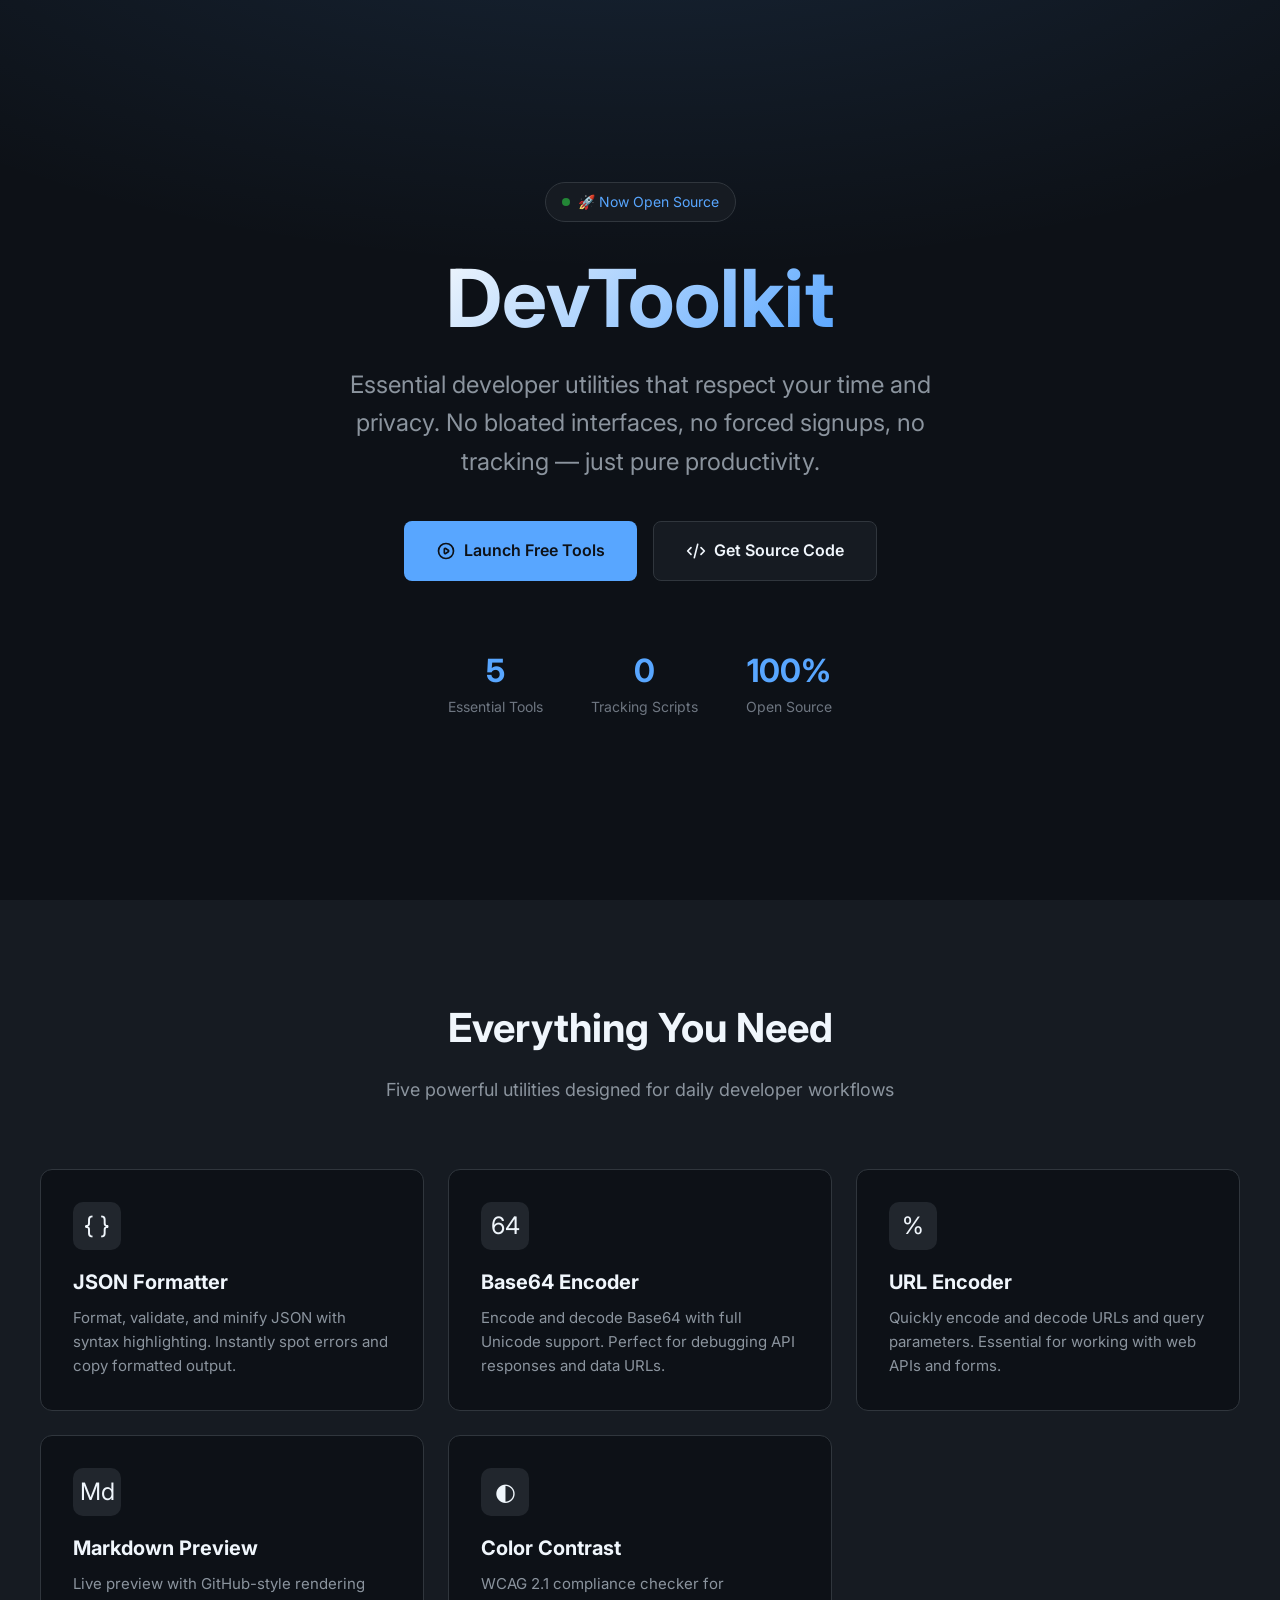
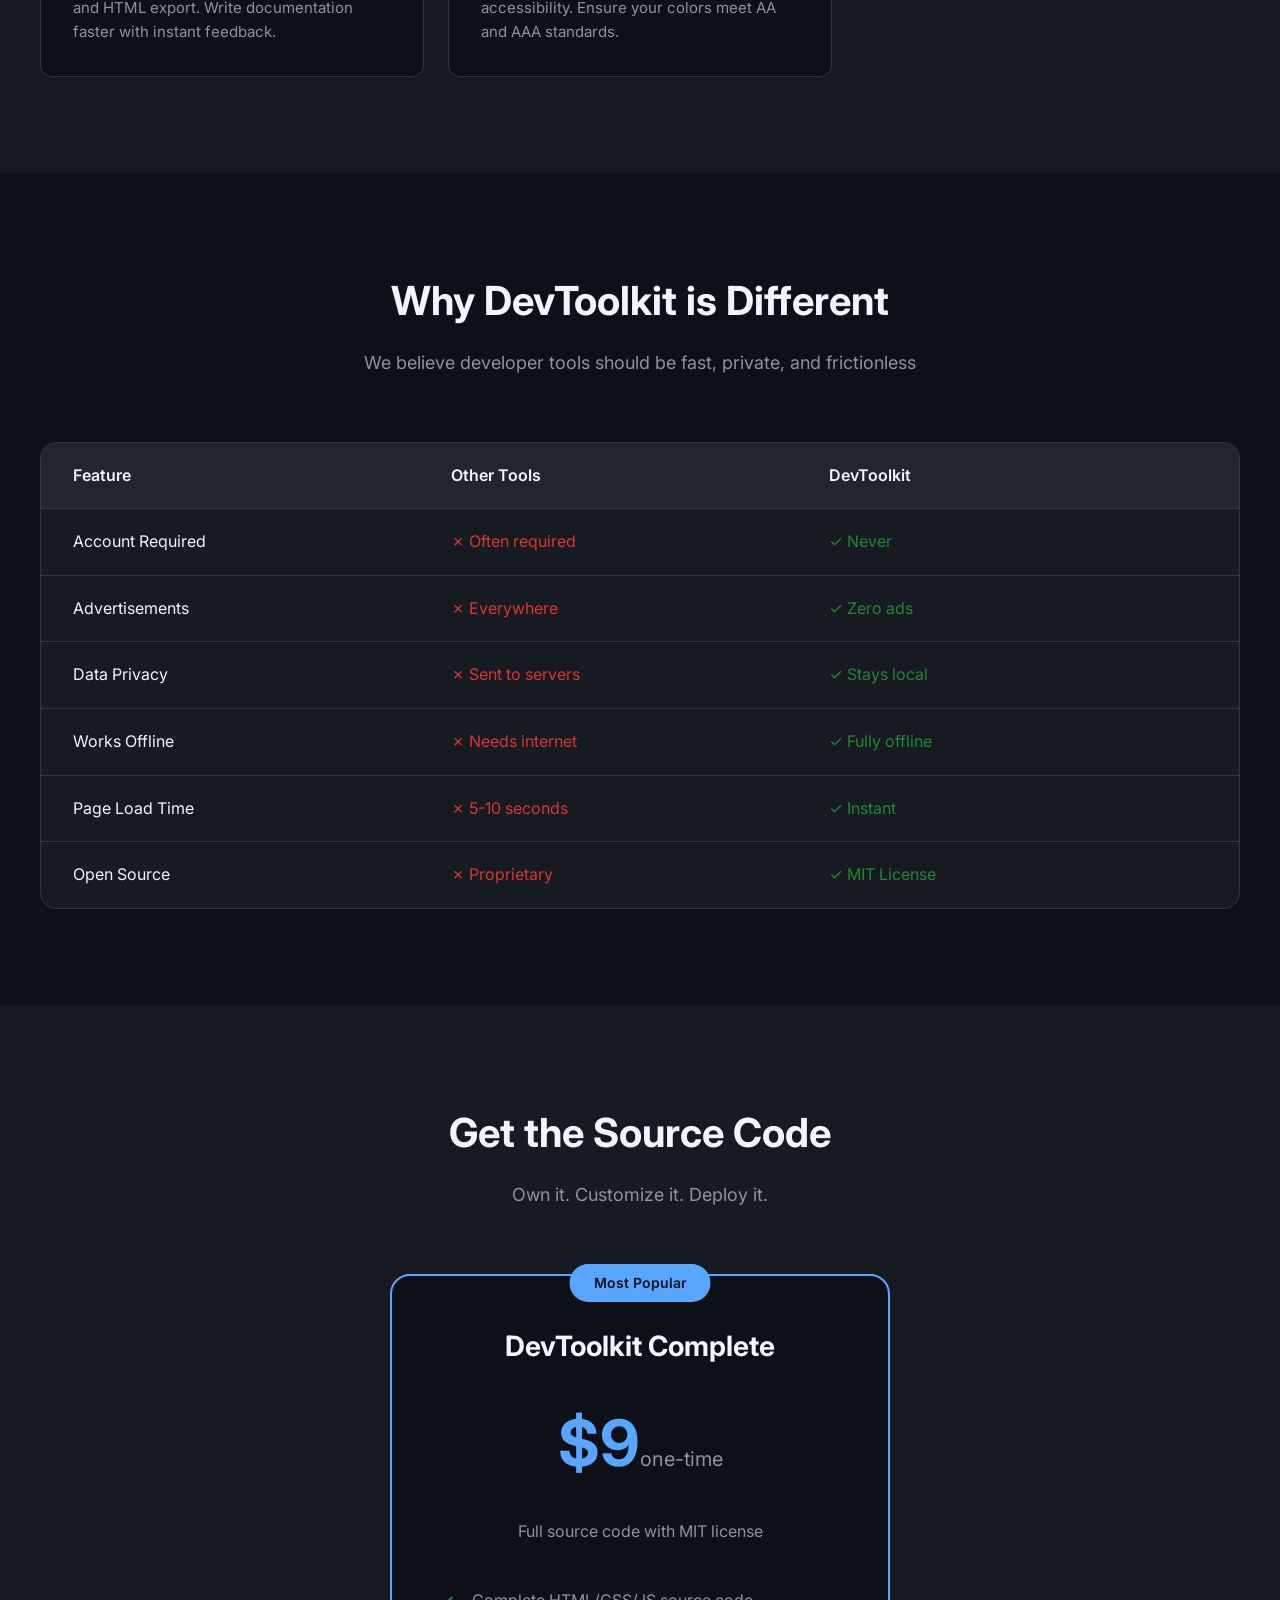
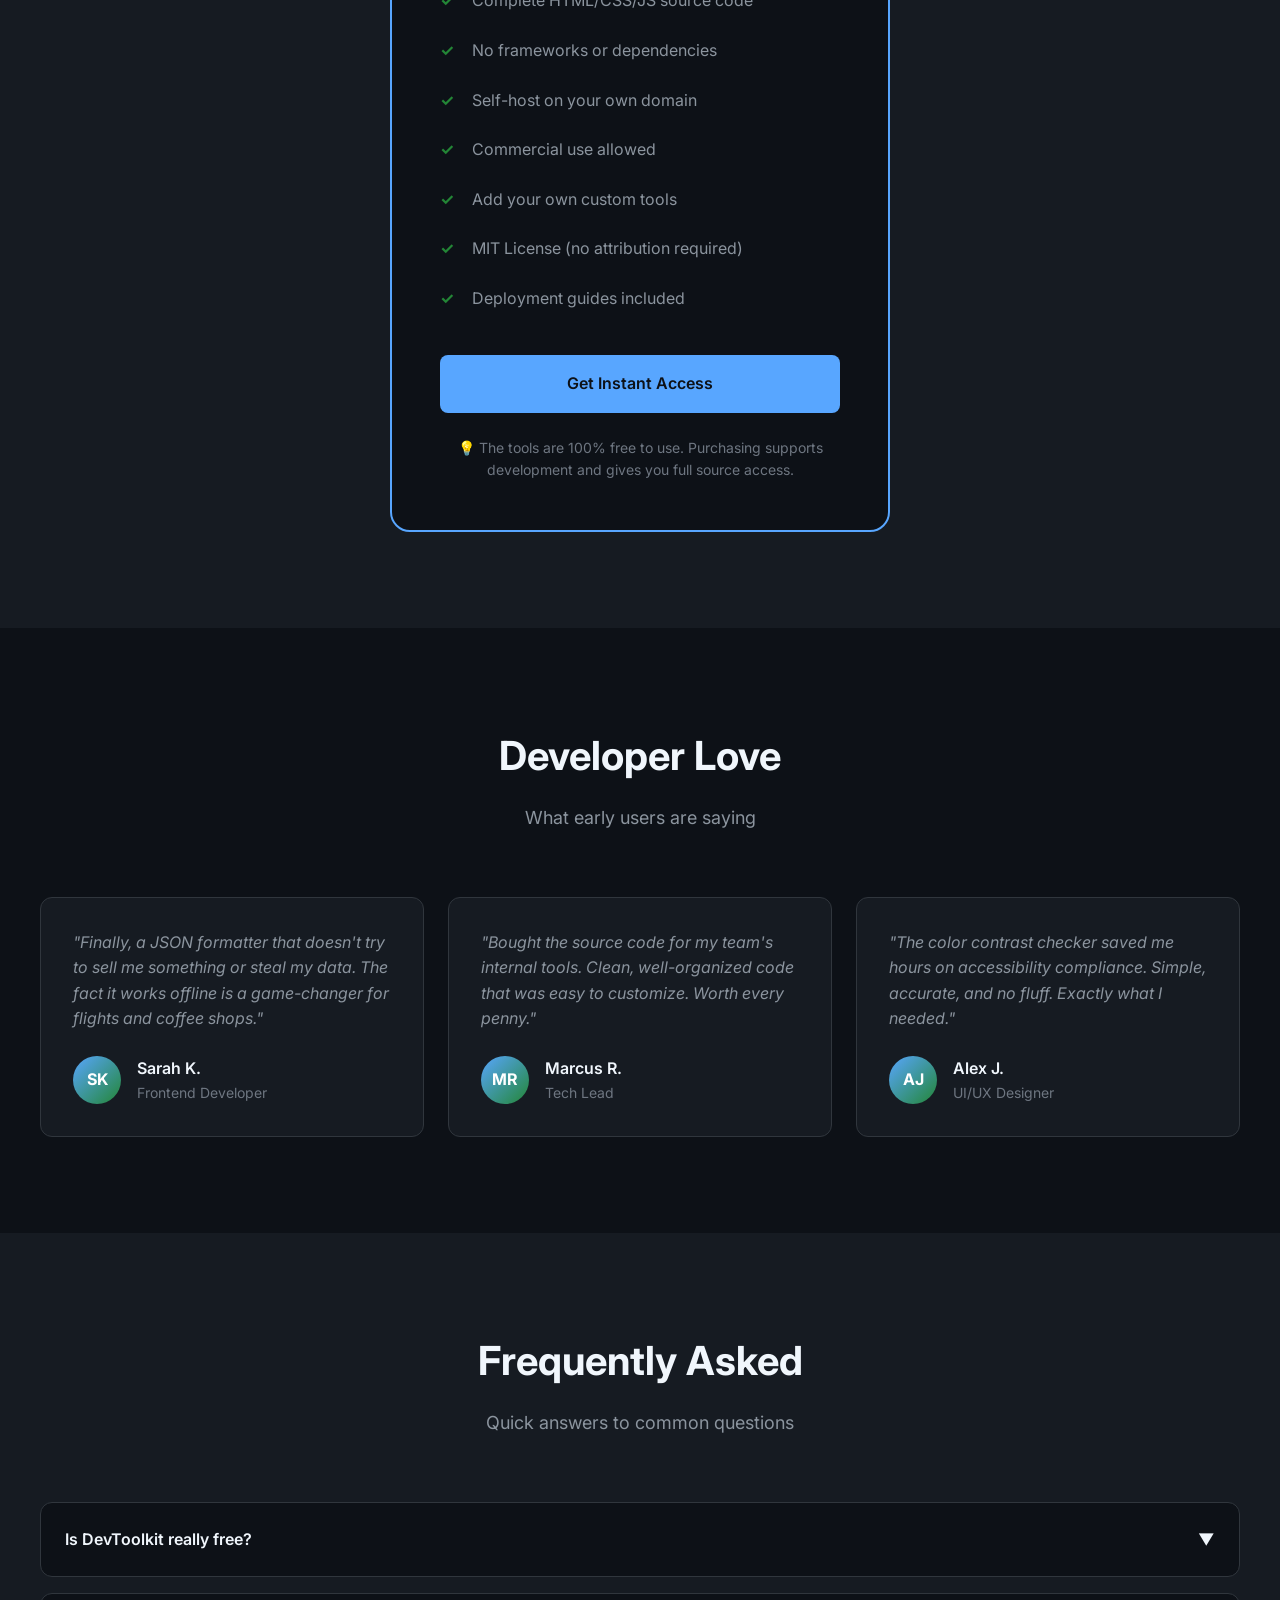
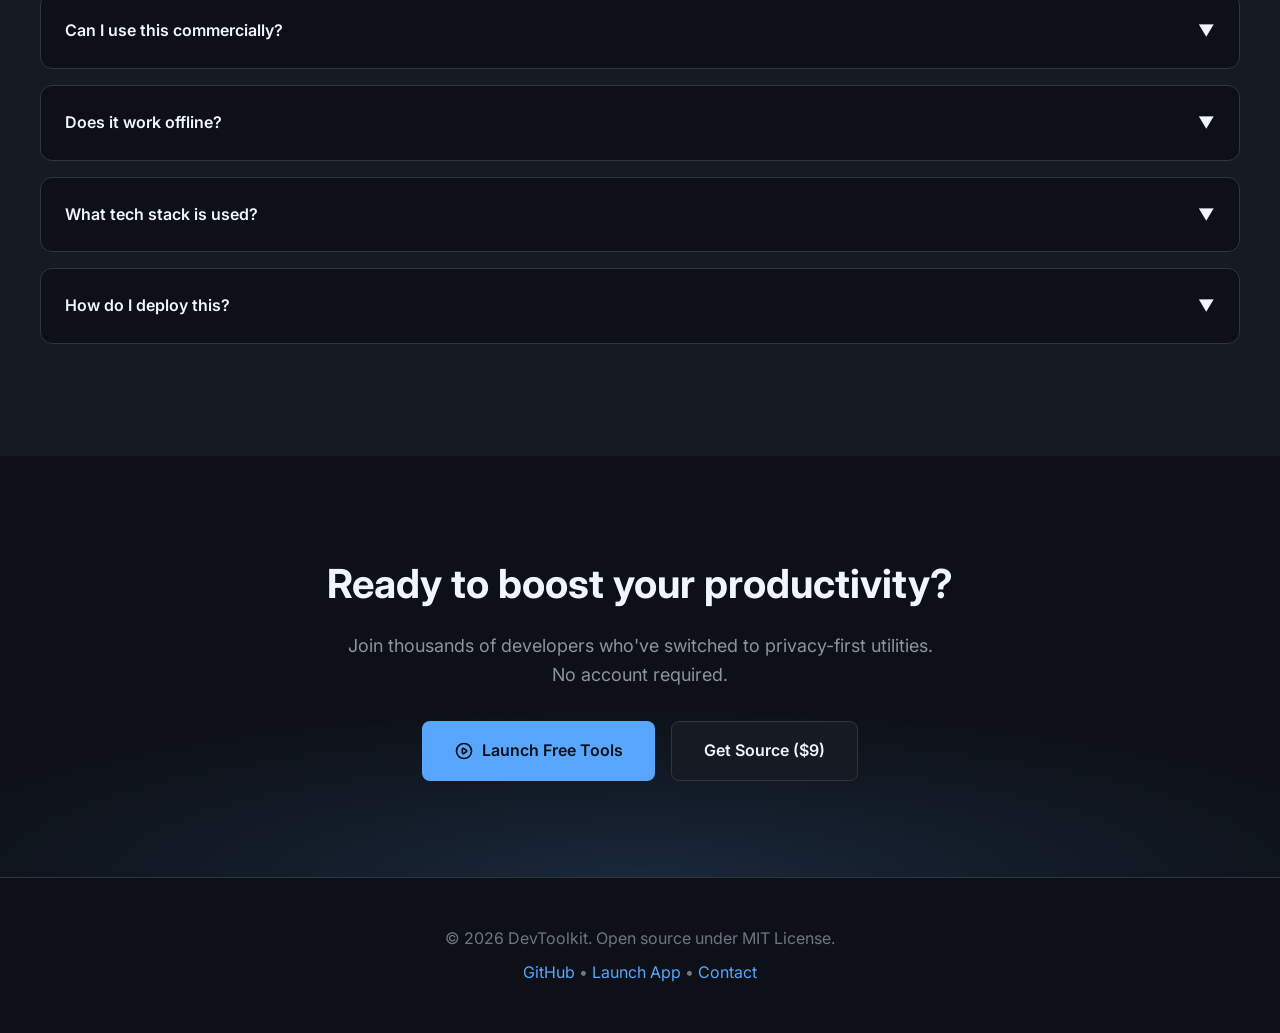
==== index.html @ d014ae80 "Initial commit: DevToolkit - Free developer utilities suite" ====
<!DOCTYPE html>
<html lang="en">
<head>
    <meta charset="UTF-8">
    <meta name="viewport" content="width=device-width, initial-scale=1.0">
    <title>DevToolkit - Essential Developer Utilities | Free & Open Source</title>
    <meta name="description" content="Free developer utility suite with JSON formatter, Base64 encoder, Markdown preview & more. No ads, no tracking, no signup required. Works offline.">
    <meta name="keywords" content="json formatter, base64 encoder, markdown preview, developer tools, free utilities, open source">
    <meta property="og:title" content="DevToolkit - Essential Developer Utilities">
    <meta property="og:description" content="Free suite of developer tools. No ads, no tracking, works offline.">
    <meta property="og:type" content="website">
    <link rel="preconnect" href="https://fonts.googleapis.com">
    <link href="https://fonts.googleapis.com/css2?family=Inter:wght@400;500;600;700&family=JetBrains+Mono:wght@400;500&display=swap" rel="stylesheet">
    <style>
        :root {
            --bg-primary: #0d1117;
            --bg-secondary: #161b22;
            --bg-tertiary: #21262d;
            --text-primary: #f0f6fc;
            --text-secondary: #8b949e;
            --text-muted: #6e7681;
            --accent: #58a6ff;
            --accent-hover: #79b8ff;
            --success: #238636;
            --success-hover: #2ea043;
            --border: #30363d;
            --glow: rgba(88, 166, 255, 0.15);
        }

        * {
            margin: 0;
            padding: 0;
            box-sizing: border-box;
        }

        body {
            font-family: 'Inter', -apple-system, BlinkMacSystemFont, sans-serif;
            background: var(--bg-primary);
            color: var(--text-primary);
            line-height: 1.6;
            overflow-x: hidden;
        }

        /* Hero Section */
        .hero {
            min-height: 100vh;
            display: flex;
            flex-direction: column;
            justify-content: center;
            align-items: center;
            text-align: center;
            padding: 2rem;
            position: relative;
            background: 
                radial-gradient(ellipse 80% 50% at 50% -20%, var(--glow), transparent),
                var(--bg-primary);
        }

        .hero-badge {
            display: inline-flex;
            align-items: center;
            gap: 0.5rem;
            padding: 0.5rem 1rem;
            background: var(--bg-secondary);
            border: 1px solid var(--border);
            border-radius: 50px;
            font-size: 0.875rem;
            color: var(--accent);
            margin-bottom: 2rem;
            animation: fadeInUp 0.6s ease;
        }

        .hero-badge::before {
            content: '';
            width: 8px;
            height: 8px;
            background: var(--success);
            border-radius: 50%;
            animation: pulse 2s infinite;
        }

        @keyframes pulse {
            0%, 100% { opacity: 1; }
            50% { opacity: 0.5; }
        }

        .hero h1 {
            font-size: clamp(2.5rem, 8vw, 5rem);
            font-weight: 700;
            line-height: 1.1;
            margin-bottom: 1.5rem;
            background: linear-gradient(135deg, var(--text-primary) 0%, var(--accent) 100%);
            -webkit-background-clip: text;
            -webkit-text-fill-color: transparent;
            background-clip: text;
            animation: fadeInUp 0.6s ease 0.1s both;
        }

        .hero-subtitle {
            font-size: clamp(1.125rem, 3vw, 1.5rem);
            color: var(--text-secondary);
            max-width: 600px;
            margin-bottom: 2.5rem;
            animation: fadeInUp 0.6s ease 0.2s both;
        }

        .hero-cta {
            display: flex;
            gap: 1rem;
            flex-wrap: wrap;
            justify-content: center;
            animation: fadeInUp 0.6s ease 0.3s both;
        }

        .btn {
            display: inline-flex;
            align-items: center;
            gap: 0.5rem;
            padding: 1rem 2rem;
            border-radius: 8px;
            font-weight: 600;
            font-size: 1rem;
            text-decoration: none;
            transition: all 0.2s ease;
            cursor: pointer;
            border: none;
        }

        .btn-primary {
            background: var(--accent);
            color: var(--bg-primary);
        }

        .btn-primary:hover {
            background: var(--accent-hover);
            transform: translateY(-2px);
            box-shadow: 0 10px 40px rgba(88, 166, 255, 0.3);
        }

        .btn-secondary {
            background: var(--bg-secondary);
            color: var(--text-primary);
            border: 1px solid var(--border);
        }

        .btn-secondary:hover {
            background: var(--bg-tertiary);
            border-color: var(--accent);
        }

        .hero-stats {
            display: flex;
            gap: 3rem;
            margin-top: 4rem;
            animation: fadeInUp 0.6s ease 0.4s both;
        }

        .stat {
            text-align: center;
        }

        .stat-value {
            font-size: 2rem;
            font-weight: 700;
            color: var(--accent);
        }

        .stat-label {
            font-size: 0.875rem;
            color: var(--text-muted);
        }

        @keyframes fadeInUp {
            from {
                opacity: 0;
                transform: translateY(30px);
            }
            to {
                opacity: 1;
                transform: translateY(0);
            }
        }

        /* Features Section */
        .features {
            padding: 6rem 2rem;
            background: var(--bg-secondary);
        }

        .container {
            max-width: 1200px;
            margin: 0 auto;
        }

        .section-header {
            text-align: center;
            margin-bottom: 4rem;
        }

        .section-header h2 {
            font-size: 2.5rem;
            margin-bottom: 1rem;
        }

        .section-header p {
            color: var(--text-secondary);
            font-size: 1.125rem;
        }

        .features-grid {
            display: grid;
            grid-template-columns: repeat(auto-fit, minmax(300px, 1fr));
            gap: 1.5rem;
        }

        .feature-card {
            background: var(--bg-primary);
            border: 1px solid var(--border);
            border-radius: 12px;
            padding: 2rem;
            transition: all 0.3s ease;
        }

        .feature-card:hover {
            border-color: var(--accent);
            transform: translateY(-4px);
            box-shadow: 0 20px 40px rgba(0, 0, 0, 0.3);
        }

        .feature-icon {
            width: 48px;
            height: 48px;
            background: var(--bg-tertiary);
            border-radius: 10px;
            display: flex;
            align-items: center;
            justify-content: center;
            font-size: 1.5rem;
            margin-bottom: 1rem;
        }

        .feature-card h3 {
            font-size: 1.25rem;
            margin-bottom: 0.5rem;
        }

        .feature-card p {
            color: var(--text-secondary);
            font-size: 0.9375rem;
        }

        /* Why Different Section */
        .why-different {
            padding: 6rem 2rem;
        }

        .comparison-table {
            background: var(--bg-secondary);
            border-radius: 16px;
            overflow: hidden;
            border: 1px solid var(--border);
        }

        .comparison-row {
            display: grid;
            grid-template-columns: 1fr 1fr 1fr;
            padding: 1.25rem 2rem;
            border-bottom: 1px solid var(--border);
        }

        .comparison-row:last-child {
            border-bottom: none;
        }

        .comparison-row.header {
            background: var(--bg-tertiary);
            font-weight: 600;
        }

        .comparison-row .check {
            color: var(--success);
        }

        .comparison-row .cross {
            color: #da3633;
        }

        /* Source Code Section */
        .source-code {
            padding: 6rem 2rem;
            background: var(--bg-secondary);
        }

        .pricing-card {
            max-width: 500px;
            margin: 0 auto;
            background: var(--bg-primary);
            border: 2px solid var(--accent);
            border-radius: 20px;
            padding: 3rem;
            text-align: center;
            position: relative;
        }

        .pricing-badge {
            position: absolute;
            top: -12px;
            left: 50%;
            transform: translateX(-50%);
            background: var(--accent);
            color: var(--bg-primary);
            padding: 0.5rem 1.5rem;
            border-radius: 50px;
            font-weight: 600;
            font-size: 0.875rem;
        }

        .pricing-card h3 {
            font-size: 1.75rem;
            margin-bottom: 0.5rem;
        }

        .price {
            font-size: 4rem;
            font-weight: 700;
            color: var(--accent);
            margin: 1.5rem 0;
        }

        .price span {
            font-size: 1.25rem;
            color: var(--text-secondary);
            font-weight: 400;
        }

        .pricing-features {
            text-align: left;
            margin: 2rem 0;
        }

        .pricing-features li {
            list-style: none;
            padding: 0.75rem 0;
            padding-left: 2rem;
            position: relative;
            color: var(--text-secondary);
        }

        .pricing-features li::before {
            content: '✓';
            position: absolute;
            left: 0;
            color: var(--success);
            font-weight: 700;
        }

        .pricing-note {
            font-size: 0.875rem;
            color: var(--text-muted);
            margin-top: 1.5rem;
        }

        /* Testimonials */
        .testimonials {
            padding: 6rem 2rem;
        }

        .testimonial-grid {
            display: grid;
            grid-template-columns: repeat(auto-fit, minmax(300px, 1fr));
            gap: 1.5rem;
            margin-top: 3rem;
        }

        .testimonial {
            background: var(--bg-secondary);
            border: 1px solid var(--border);
            border-radius: 12px;
            padding: 2rem;
        }

        .testimonial-text {
            font-style: italic;
            color: var(--text-secondary);
            margin-bottom: 1.5rem;
        }

        .testimonial-author {
            display: flex;
            align-items: center;
            gap: 1rem;
        }

        .author-avatar {
            width: 48px;
            height: 48px;
            background: linear-gradient(135deg, var(--accent), var(--success));
            border-radius: 50%;
            display: flex;
            align-items: center;
            justify-content: center;
            font-weight: 700;
            color: white;
        }

        .author-name {
            font-weight: 600;
        }

        .author-title {
            font-size: 0.875rem;
            color: var(--text-muted);
        }

        /* FAQ */
        .faq {
            padding: 6rem 2rem;
            background: var(--bg-secondary);
        }

        .faq-item {
            background: var(--bg-primary);
            border: 1px solid var(--border);
            border-radius: 12px;
            margin-bottom: 1rem;
            overflow: hidden;
        }

        .faq-question {
            padding: 1.5rem;
            cursor: pointer;
            display: flex;
            justify-content: space-between;
            align-items: center;
            font-weight: 600;
            transition: background 0.2s;
        }

        .faq-question:hover {
            background: var(--bg-tertiary);
        }

        .faq-answer {
            padding: 0 1.5rem;
            max-height: 0;
            overflow: hidden;
            transition: all 0.3s ease;
        }

        .faq-item.active .faq-answer {
            padding: 0 1.5rem 1.5rem;
            max-height: 200px;
        }

        .faq-item.active .faq-icon {
            transform: rotate(180deg);
        }

        .faq-icon {
            transition: transform 0.3s ease;
        }

        /* CTA Section */
        .cta-section {
            padding: 6rem 2rem;
            text-align: center;
            background: 
                radial-gradient(ellipse 60% 40% at 50% 100%, var(--glow), transparent),
                var(--bg-primary);
        }

        .cta-section h2 {
            font-size: 2.5rem;
            margin-bottom: 1rem;
        }

        .cta-section p {
            color: var(--text-secondary);
            font-size: 1.125rem;
            max-width: 600px;
            margin: 0 auto 2rem;
        }

        /* Footer */
        footer {
            padding: 3rem 2rem;
            border-top: 1px solid var(--border);
            text-align: center;
            color: var(--text-muted);
        }

        footer a {
            color: var(--accent);
            text-decoration: none;
        }

        footer a:hover {
            text-decoration: underline;
        }

        /* Responsive */
        @media (max-width: 768px) {
            .hero-stats {
                gap: 2rem;
            }

            .comparison-row {
                grid-template-columns: 1fr;
                gap: 0.5rem;
            }

            .comparison-row.header {
                display: none;
            }

            .pricing-card {
                padding: 2rem 1.5rem;
            }

            .price {
                font-size: 3rem;
            }
        }
    </style>
</head>
<body>
    <!-- Hero Section -->
    <section class="hero">
        <div class="hero-badge">🚀 Now Open Source</div>
        <h1>DevToolkit</h1>
        <p class="hero-subtitle">Essential developer utilities that respect your time and privacy. No bloated interfaces, no forced signups, no tracking — just pure productivity.</p>
        <div class="hero-cta">
            <a href="./app.html" class="btn btn-primary">
                <svg width="20" height="20" fill="none" stroke="currentColor" viewBox="0 0 24 24"><path stroke-linecap="round" stroke-linejoin="round" stroke-width="2" d="M14.752 11.168l-3.197-2.132A1 1 0 0010 9.87v4.263a1 1 0 001.555.832l3.197-2.132a1 1 0 000-1.664z"></path><path stroke-linecap="round" stroke-linejoin="round" stroke-width="2" d="M21 12a9 9 0 11-18 0 9 9 0 0118 0z"></path></svg>
                Launch Free Tools
            </a>
            <a href="#source-code" class="btn btn-secondary">
                <svg width="20" height="20" fill="none" stroke="currentColor" viewBox="0 0 24 24"><path stroke-linecap="round" stroke-linejoin="round" stroke-width="2" d="M10 20l4-16m4 4l4 4-4 4M6 16l-4-4 4-4"></path></svg>
                Get Source Code
            </a>
        </div>
        <div class="hero-stats">
            <div class="stat">
                <div class="stat-value">5</div>
                <div class="stat-label">Essential Tools</div>
            </div>
            <div class="stat">
                <div class="stat-value">0</div>
                <div class="stat-label">Tracking Scripts</div>
            </div>
            <div class="stat">
                <div class="stat-value">100%</div>
                <div class="stat-label">Open Source</div>
            </div>
        </div>
    </section>

    <!-- Features Section -->
    <section class="features">
        <div class="container">
            <div class="section-header">
                <h2>Everything You Need</h2>
                <p>Five powerful utilities designed for daily developer workflows</p>
            </div>
            <div class="features-grid">
                <div class="feature-card">
                    <div class="feature-icon">{ }</div>
                    <h3>JSON Formatter</h3>
                    <p>Format, validate, and minify JSON with syntax highlighting. Instantly spot errors and copy formatted output.</p>
                </div>
                <div class="feature-card">
                    <div class="feature-icon">64</div>
                    <h3>Base64 Encoder</h3>
                    <p>Encode and decode Base64 with full Unicode support. Perfect for debugging API responses and data URLs.</p>
                </div>
                <div class="feature-card">
                    <div class="feature-icon">%</div>
                    <h3>URL Encoder</h3>
                    <p>Quickly encode and decode URLs and query parameters. Essential for working with web APIs and forms.</p>
                </div>
                <div class="feature-card">
                    <div class="feature-icon">Md</div>
                    <h3>Markdown Preview</h3>
                    <p>Live preview with GitHub-style rendering and HTML export. Write documentation faster with instant feedback.</p>
                </div>
                <div class="feature-card">
                    <div class="feature-icon">◐</div>
                    <h3>Color Contrast</h3>
                    <p>WCAG 2.1 compliance checker for accessibility. Ensure your colors meet AA and AAA standards.</p>
                </div>
            </div>
        </div>
    </section>

    <!-- Why Different Section -->
    <section class="why-different">
        <div class="container">
            <div class="section-header">
                <h2>Why DevToolkit is Different</h2>
                <p>We believe developer tools should be fast, private, and frictionless</p>
            </div>
            <div class="comparison-table">
                <div class="comparison-row header">
                    <div>Feature</div>
                    <div>Other Tools</div>
                    <div>DevToolkit</div>
                </div>
                <div class="comparison-row">
                    <div>Account Required</div>
                    <div class="cross">✗ Often required</div>
                    <div class="check">✓ Never</div>
                </div>
                <div class="comparison-row">
                    <div>Advertisements</div>
                    <div class="cross">✗ Everywhere</div>
                    <div class="check">✓ Zero ads</div>
                </div>
                <div class="comparison-row">
                    <div>Data Privacy</div>
                    <div class="cross">✗ Sent to servers</div>
                    <div class="check">✓ Stays local</div>
                </div>
                <div class="comparison-row">
                    <div>Works Offline</div>
                    <div class="cross">✗ Needs internet</div>
                    <div class="check">✓ Fully offline</div>
                </div>
                <div class="comparison-row">
                    <div>Page Load Time</div>
                    <div class="cross">✗ 5-10 seconds</div>
                    <div class="check">✓ Instant</div>
                </div>
                <div class="comparison-row">
                    <div>Open Source</div>
                    <div class="cross">✗ Proprietary</div>
                    <div class="check">✓ MIT License</div>
                </div>
            </div>
        </div>
    </section>

    <!-- Source Code Section -->
    <section class="source-code" id="source-code">
        <div class="container">
            <div class="section-header">
                <h2>Get the Source Code</h2>
                <p>Own it. Customize it. Deploy it.</p>
            </div>
            <div class="pricing-card">
                <div class="pricing-badge">Most Popular</div>
                <h3>DevToolkit Complete</h3>
                <div class="price">$9<span>one-time</span></div>
                <p style="color: var(--text-secondary);">Full source code with MIT license</p>
                <ul class="pricing-features">
                    <li>Complete HTML/CSS/JS source code</li>
                    <li>No frameworks or dependencies</li>
                    <li>Self-host on your own domain</li>
                    <li>Commercial use allowed</li>
                    <li>Add your own custom tools</li>
                    <li>MIT License (no attribution required)</li>
                    <li>Deployment guides included</li>
                </ul>
                <a href="#" class="btn btn-primary" style="width: 100%; justify-content: center;" onclick="alert('Coming soon to LemonSqueezy!'); return false;">
                    Get Instant Access
                </a>
                <p class="pricing-note">💡 The tools are 100% free to use. Purchasing supports development and gives you full source access.</p>
            </div>
        </div>
    </section>

    <!-- Testimonials -->
    <section class="testimonials">
        <div class="container">
            <div class="section-header">
                <h2>Developer Love</h2>
                <p>What early users are saying</p>
            </div>
            <div class="testimonial-grid">
                <div class="testimonial">
                    <p class="testimonial-text">"Finally, a JSON formatter that doesn't try to sell me something or steal my data. The fact it works offline is a game-changer for flights and coffee shops."</p>
                    <div class="testimonial-author">
                        <div class="author-avatar">SK</div>
                        <div>
                            <div class="author-name">Sarah K.</div>
                            <div class="author-title">Frontend Developer</div>
                        </div>
                    </div>
                </div>
                <div class="testimonial">
                    <p class="testimonial-text">"Bought the source code for my team's internal tools. Clean, well-organized code that was easy to customize. Worth every penny."</p>
                    <div class="testimonial-author">
                        <div class="author-avatar">MR</div>
                        <div>
                            <div class="author-name">Marcus R.</div>
                            <div class="author-title">Tech Lead</div>
                        </div>
                    </div>
                </div>
                <div class="testimonial">
                    <p class="testimonial-text">"The color contrast checker saved me hours on accessibility compliance. Simple, accurate, and no fluff. Exactly what I needed."</p>
                    <div class="testimonial-author">
                        <div class="author-avatar">AJ</div>
                        <div>
                            <div class="author-name">Alex J.</div>
                            <div class="author-title">UI/UX Designer</div>
                        </div>
                    </div>
                </div>
            </div>
        </div>
    </section>

    <!-- FAQ -->
    <section class="faq">
        <div class="container">
            <div class="section-header">
                <h2>Frequently Asked</h2>
                <p>Quick answers to common questions</p>
            </div>
            <div class="faq-list">
                <div class="faq-item">
                    <div class="faq-question" onclick="this.parentElement.classList.toggle('active')">
                        Is DevToolkit really free?
                        <span class="faq-icon">▼</span>
                    </div>
                    <div class="faq-answer">
                        <p>Yes! The hosted version is 100% free and always will be. No ads, no tracking, no upsells. We make money by selling the source code to developers who want to self-host or customize it.</p>
                    </div>
                </div>
                <div class="faq-item">
                    <div class="faq-question" onclick="this.parentElement.classList.toggle('active')">
                        Can I use this commercially?
                        <span class="faq-icon">▼</span>
                    </div>
                    <div class="faq-answer">
                        <p>Absolutely! The source code comes with an MIT License, which means you can use it for personal projects, client work, or even resell it. No attribution required.</p>
                    </div>
                </div>
                <div class="faq-item">
                    <div class="faq-question" onclick="this.parentElement.classList.toggle('active')">
                        Does it work offline?
                        <span class="faq-icon">▼</span>
                    </div>
                    <div class="faq-answer">
                        <p>Yes! Once loaded, all tools work entirely in your browser without any server communication. Perfect for airplanes, spotty WiFi, or privacy-conscious workflows.</p>
                    </div>
                </div>
                <div class="faq-item">
                    <div class="faq-question" onclick="this.parentElement.classList.toggle('active')">
                        What tech stack is used?
                        <span class="faq-icon">▼</span>
                    </div>
                    <div class="faq-answer">
                        <p>Pure HTML, CSS, and vanilla JavaScript. No React, no Vue, no build step. Just clean, fast code that works everywhere and is easy to understand and modify.</p>
                    </div>
                </div>
                <div class="faq-item">
                    <div class="faq-question" onclick="this.parentElement.classList.toggle('active')">
                        How do I deploy this?
                        <span class="faq-icon">▼</span>
                    </div>
                    <div class="faq-answer">
                        <p>Deploy anywhere static sites are supported: GitHub Pages (free), Netlify (free), Vercel (free), Cloudflare Pages (free), or your own server. Full guides included with source code purchase.</p>
                    </div>
                </div>
            </div>
        </div>
    </section>

    <!-- CTA Section -->
    <section class="cta-section">
        <h2>Ready to boost your productivity?</h2>
        <p>Join thousands of developers who've switched to privacy-first utilities. No account required.</p>
        <div class="hero-cta">
            <a href="./app.html" class="btn btn-primary">
                <svg width="20" height="20" fill="none" stroke="currentColor" viewBox="0 0 24 24"><path stroke-linecap="round" stroke-linejoin="round" stroke-width="2" d="M14.752 11.168l-3.197-2.132A1 1 0 0010 9.87v4.263a1 1 0 001.555.832l3.197-2.132a1 1 0 000-1.664z"></path><path stroke-linecap="round" stroke-linejoin="round" stroke-width="2" d="M21 12a9 9 0 11-18 0 9 9 0 0118 0z"></path></svg>
                Launch Free Tools
            </a>
            <a href="#source-code" class="btn btn-secondary">Get Source ($9)</a>
        </div>
    </section>

    <!-- Footer -->
    <footer>
        <p>© 2026 DevToolkit. Open source under MIT License.</p>
        <p style="margin-top: 0.5rem;">
            <a href="https://github.com">GitHub</a> • 
            <a href="./app.html">Launch App</a> • 
            <a href="mailto:hello@devtoolkit.dev">Contact</a>
        </p>
    </footer>
</body>
</html>
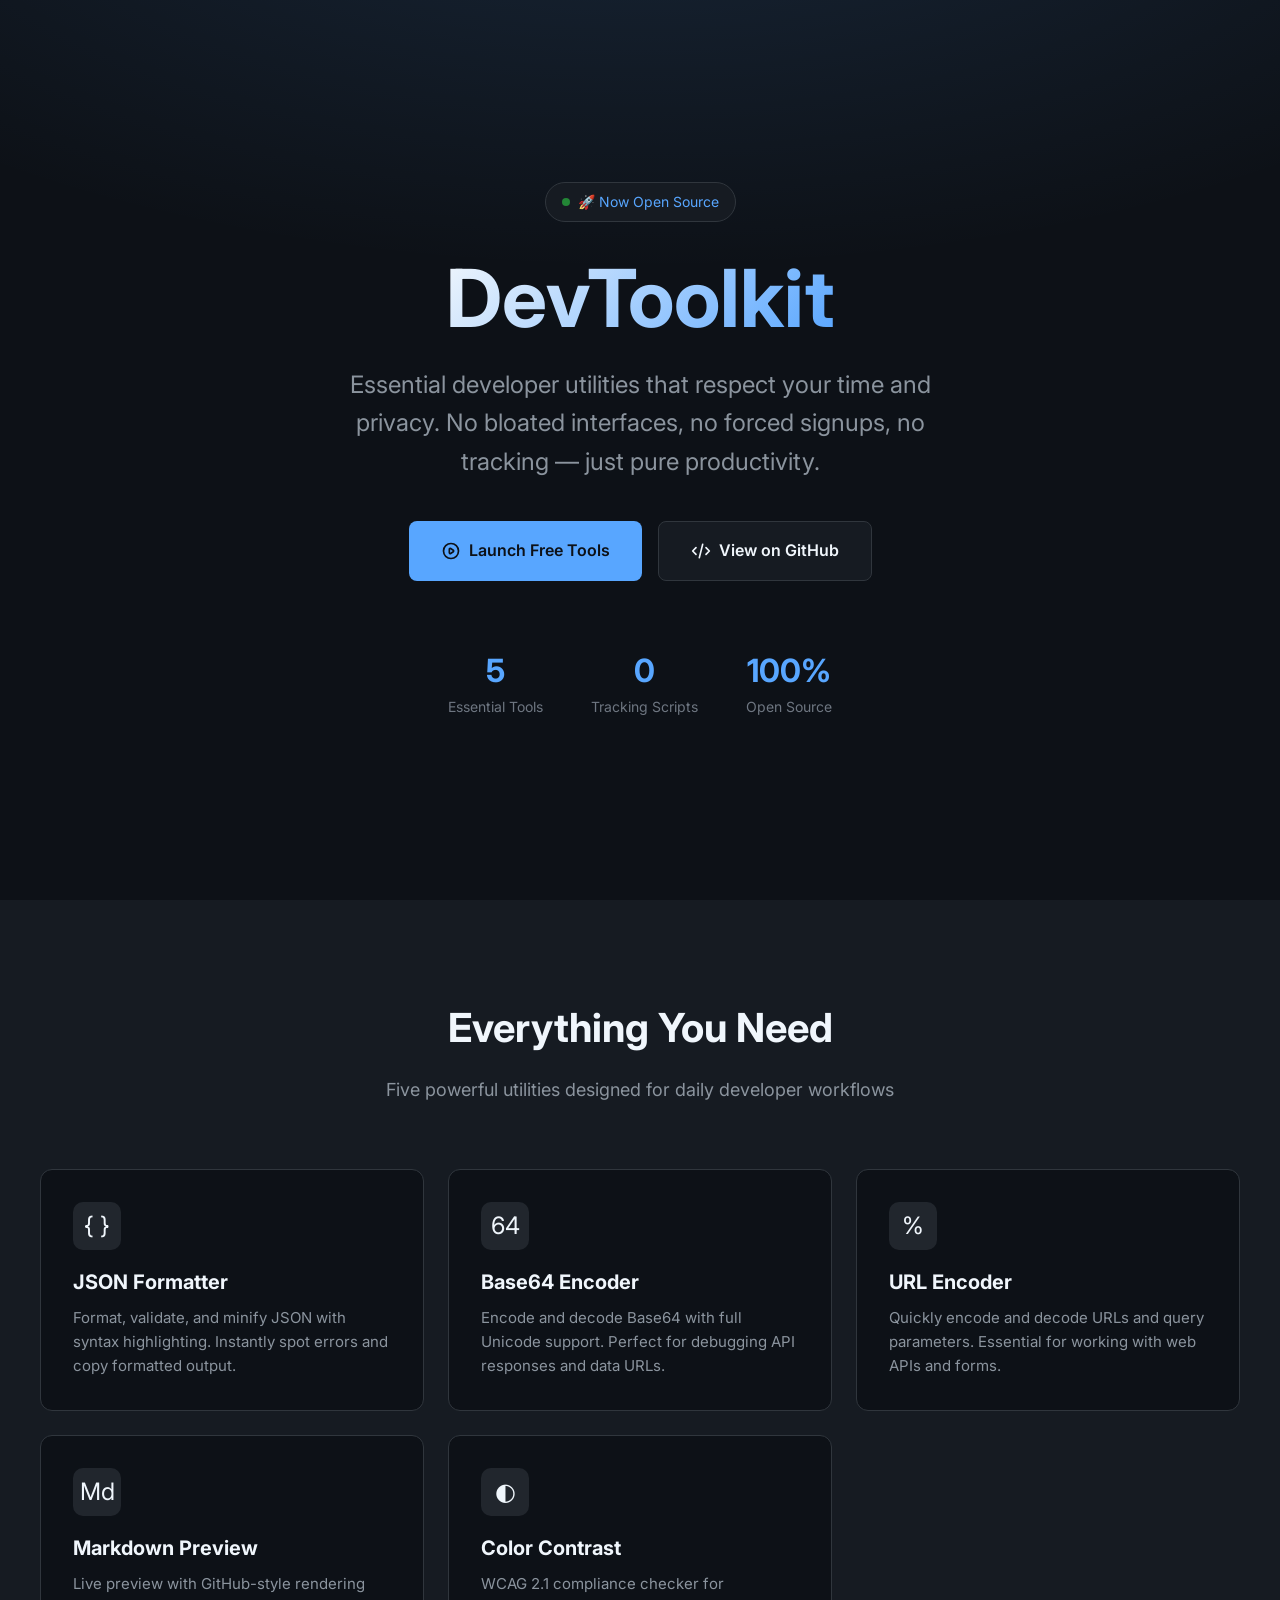
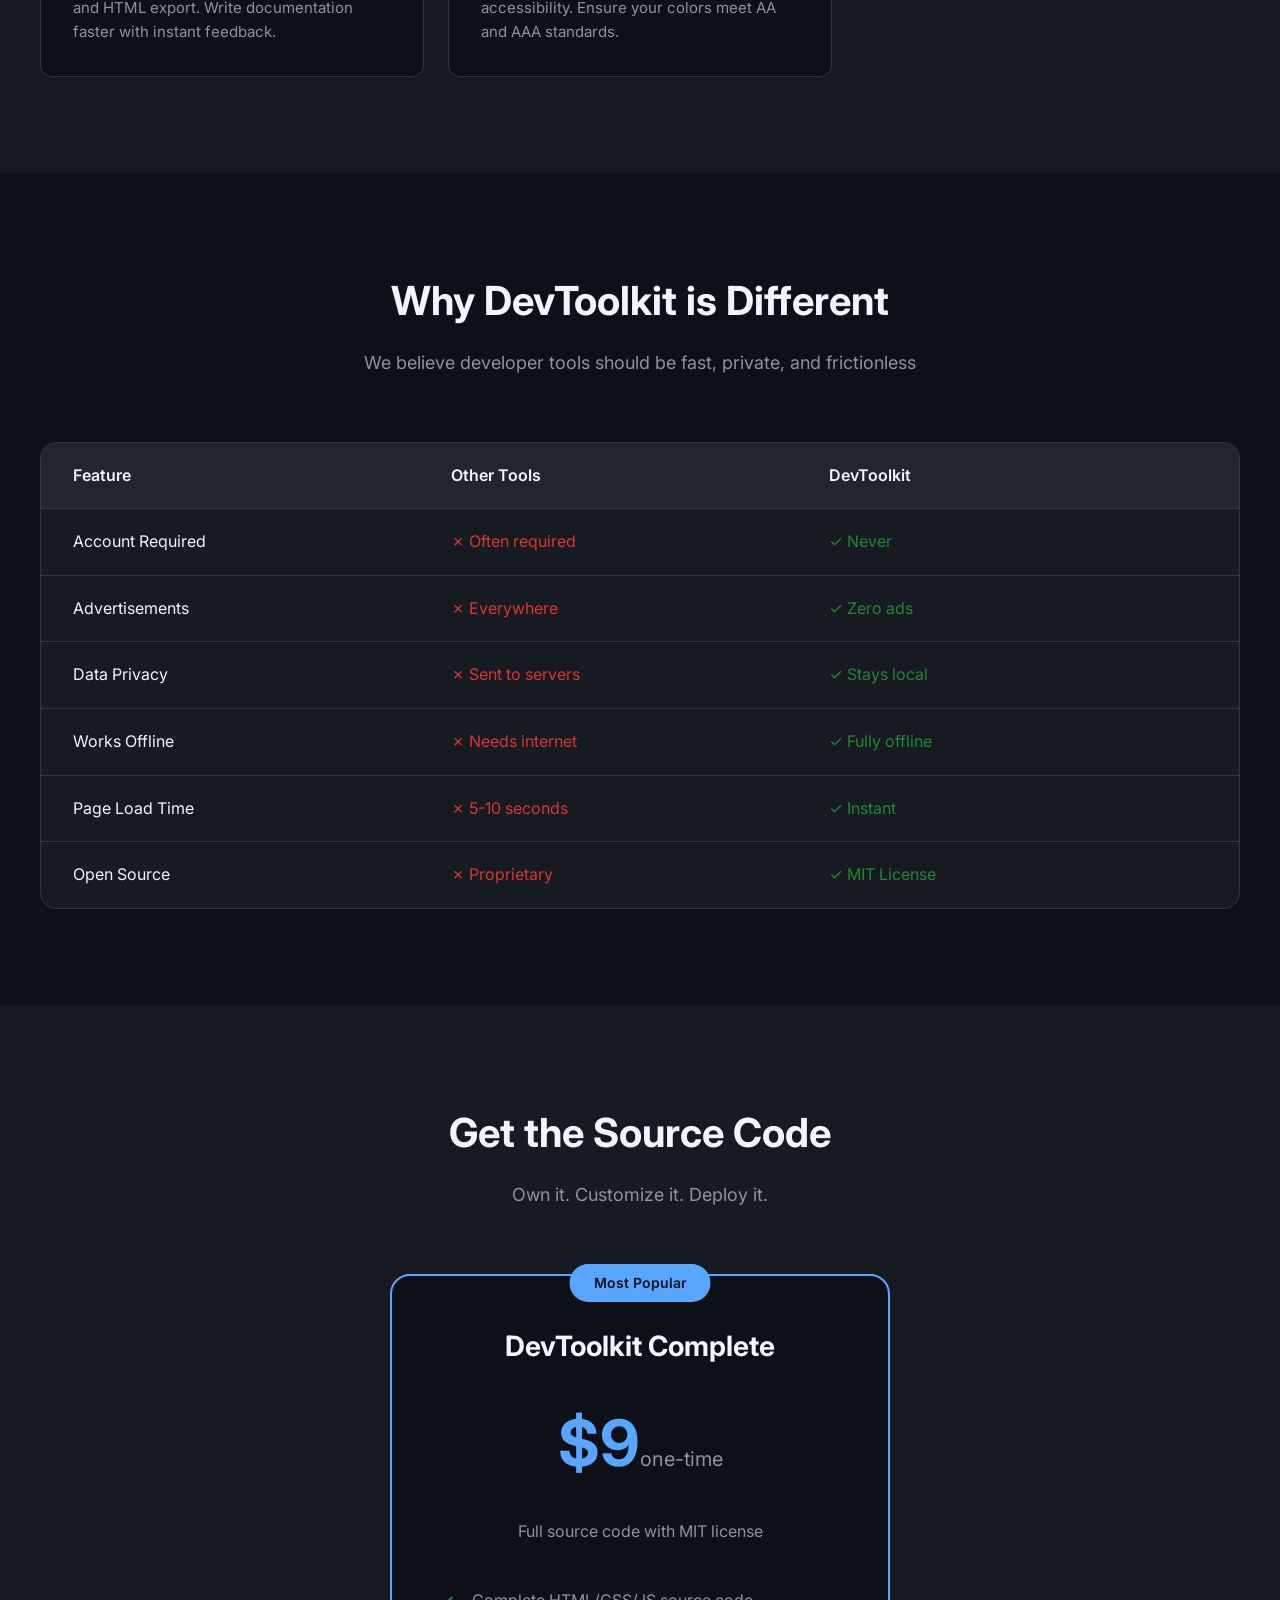
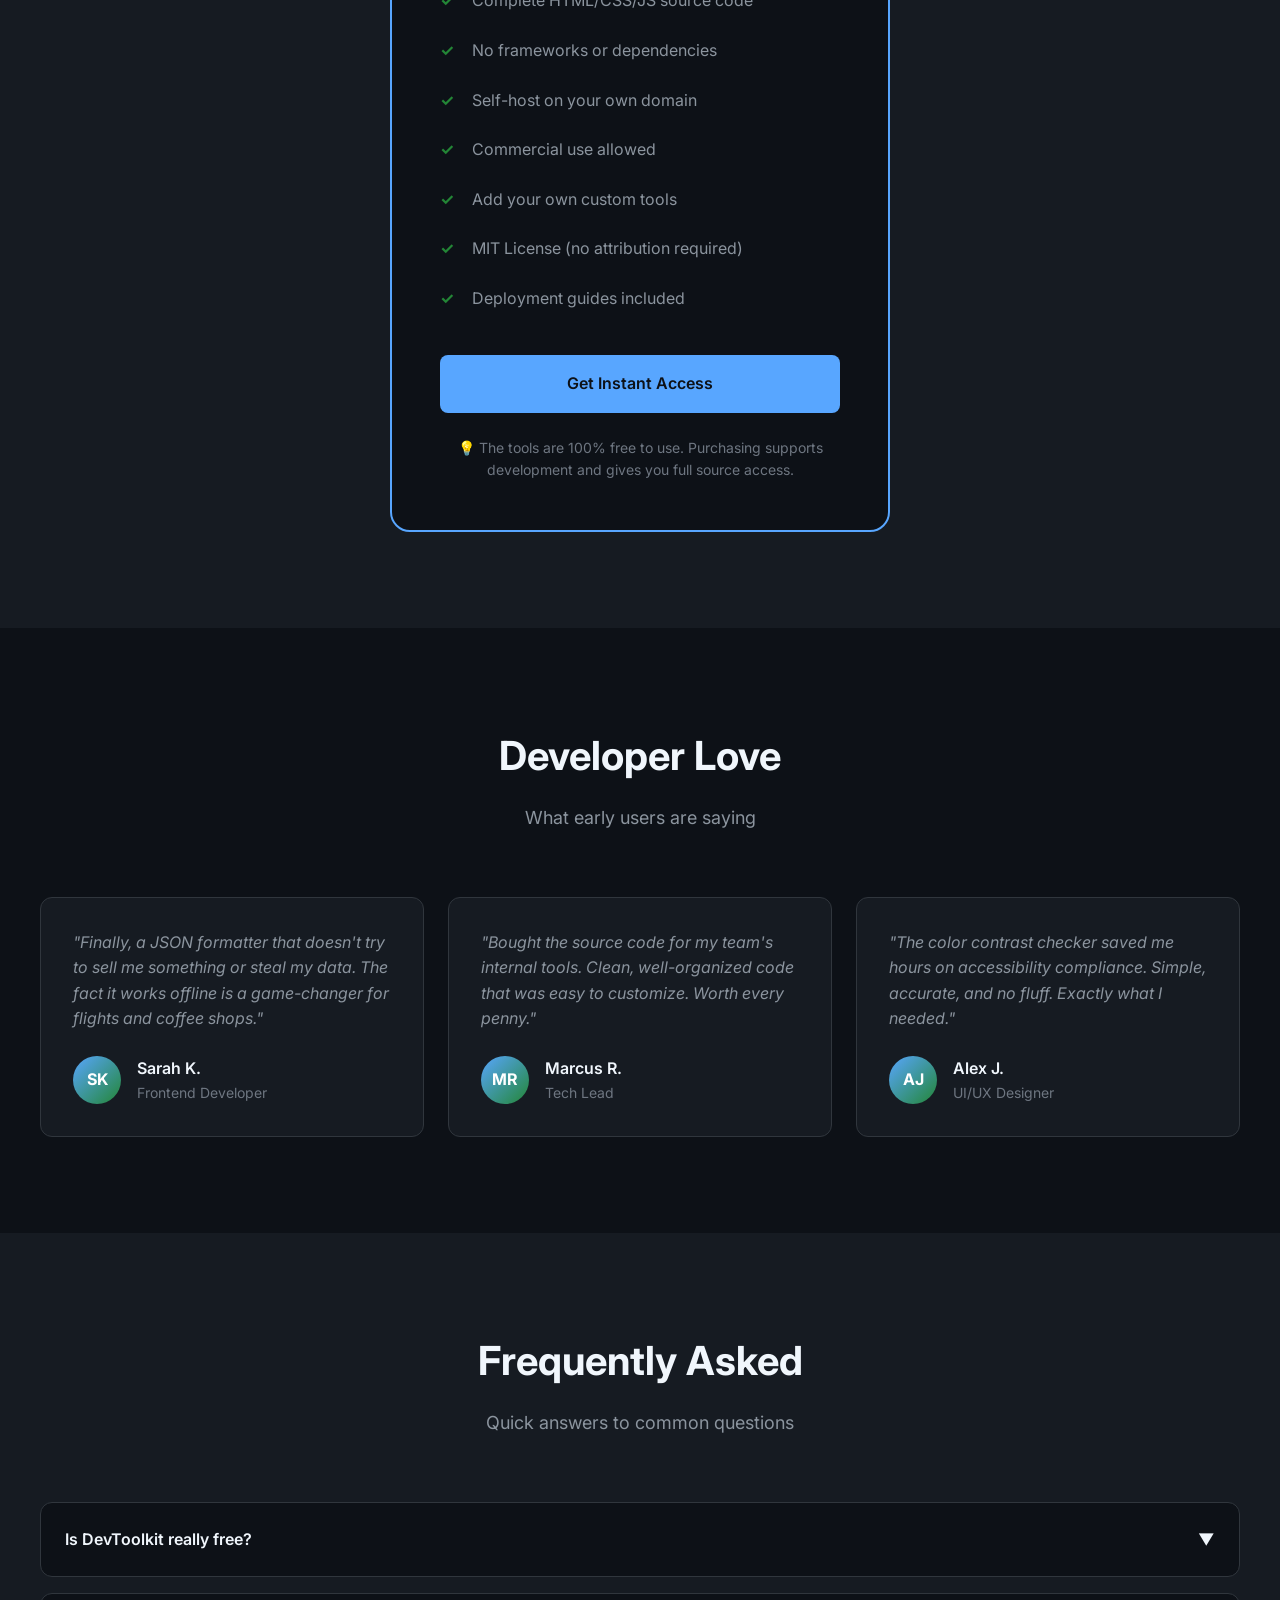
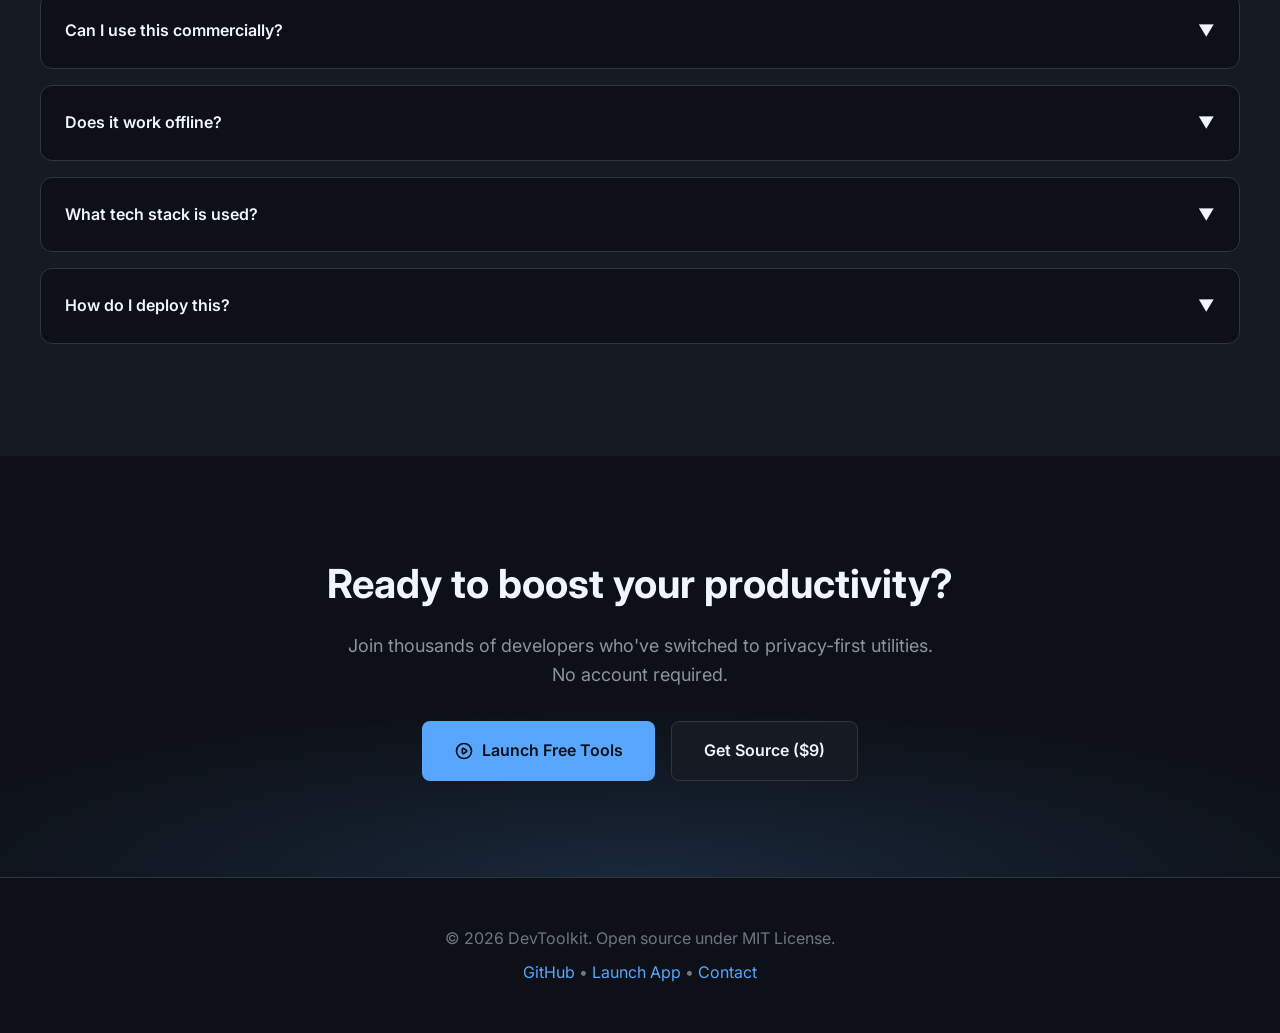
==== commit af2f91f5: "Update URLs: GitHub Pages live, add correct links" ====
--- a/index.html
+++ b/index.html
@@ -534,9 +534,9 @@
                 <svg width="20" height="20" fill="none" stroke="currentColor" viewBox="0 0 24 24"><path stroke-linecap="round" stroke-linejoin="round" stroke-width="2" d="M14.752 11.168l-3.197-2.132A1 1 0 0010 9.87v4.263a1 1 0 001.555.832l3.197-2.132a1 1 0 000-1.664z"></path><path stroke-linecap="round" stroke-linejoin="round" stroke-width="2" d="M21 12a9 9 0 11-18 0 9 9 0 0118 0z"></path></svg>
                 Launch Free Tools
             </a>
-            <a href="#source-code" class="btn btn-secondary">
+            <a href="https://github.com/orlowski-ra/devtoolkit" class="btn btn-secondary">
                 <svg width="20" height="20" fill="none" stroke="currentColor" viewBox="0 0 24 24"><path stroke-linecap="round" stroke-linejoin="round" stroke-width="2" d="M10 20l4-16m4 4l4 4-4 4M6 16l-4-4 4-4"></path></svg>
-                Get Source Code
+                View on GitHub
             </a>
         </div>
         <div class="hero-stats">
